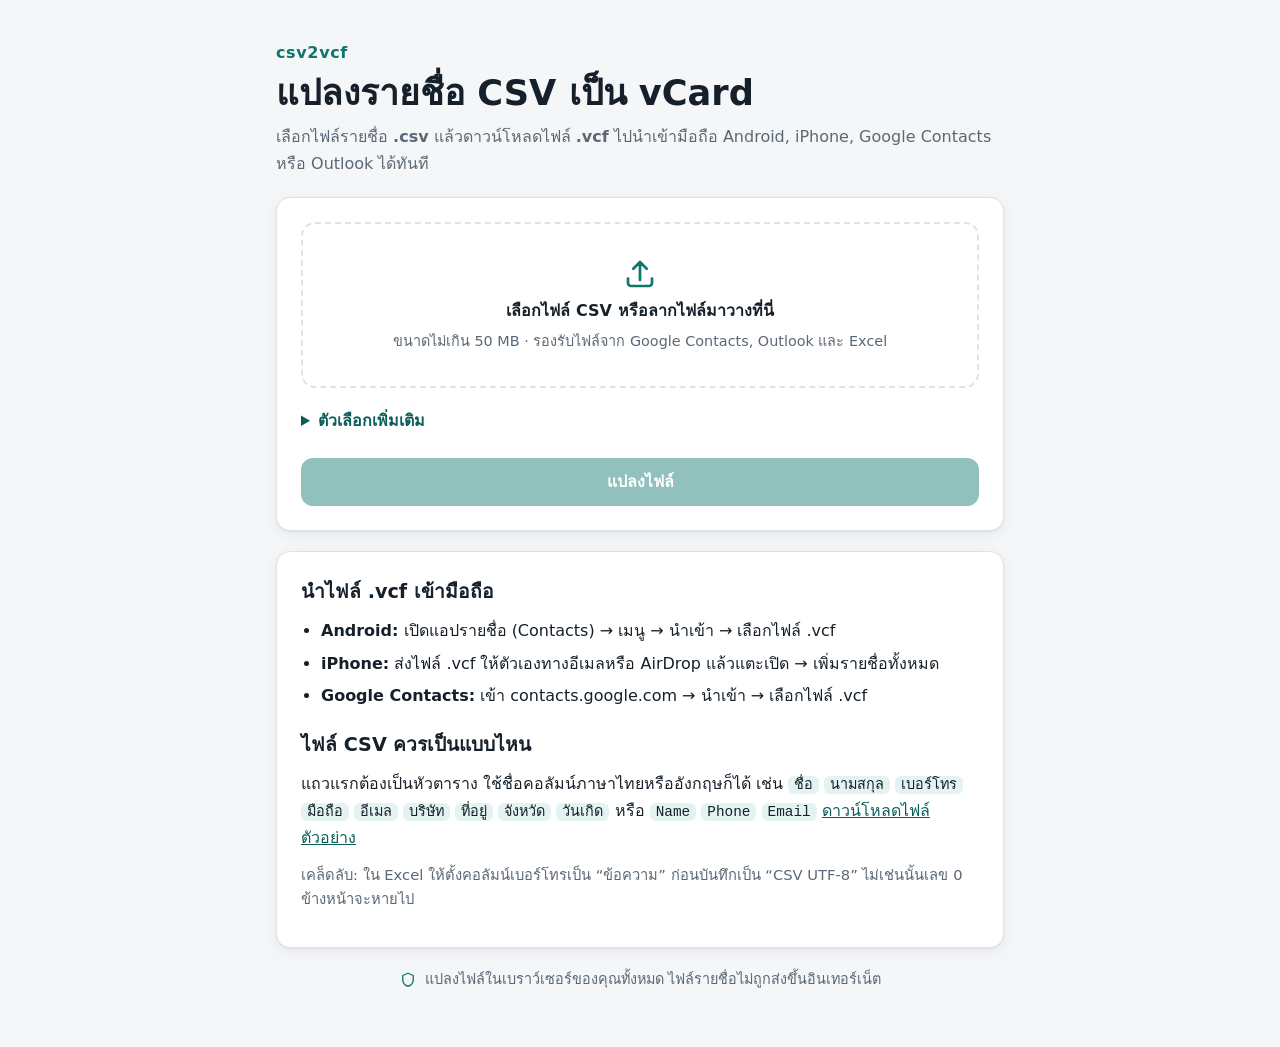
==== csv2vcf/index.html @ 2e4af424 "Initial commit" ====
<!doctype html>
<html lang="th">
<head>
  <meta charset="utf-8">
  <meta name="viewport" content="width=device-width, initial-scale=1">
  <meta name="color-scheme" content="light dark">
  <!-- GitHub Pages ตั้ง header เองไม่ได้ จึงกำหนด CSP ที่นี่: ห้ามสคริปต์แทรก และห้ามเชื่อมต่อเครือข่าย
       (connect-src 'none') หน้าเว็บจึงส่งไฟล์รายชื่อออกไปที่ไหนไม่ได้ -->
  <meta http-equiv="Content-Security-Policy" content="default-src 'none'; script-src 'self'; worker-src 'self'; style-src 'self'; img-src 'self'; connect-src 'none'; base-uri 'none'; form-action 'none'">
  <meta name="referrer" content="no-referrer">
  <meta name="description" content="แปลงไฟล์รายชื่อผู้ติดต่อ .csv เป็นไฟล์ vCard (.vcf) ในเบราว์เซอร์ ไฟล์ไม่ถูกส่งขึ้นอินเทอร์เน็ต">
  <title>แปลงรายชื่อ CSV เป็น vCard</title>
  <link rel="icon" href="favicon.svg" type="image/svg+xml">
  <link rel="stylesheet" href="style.css">
  <script src="csv2vcf-data.js" defer></script>
  <script src="csv2vcf.js" defer></script>
  <script src="app.js" defer></script>
</head>
<body>
  <main class="page" id="page" data-max-mb="50">
    <header class="hero">
      <p class="eyebrow">csv2vcf</p>
      <h1>แปลงรายชื่อ CSV เป็น vCard</h1>
      <p class="lead">เลือกไฟล์รายชื่อ <b>.csv</b> แล้วดาวน์โหลดไฟล์ <b>.vcf</b> ไปนำเข้ามือถือ Android, iPhone,
        Google Contacts หรือ Outlook ได้ทันที</p>
    </header>

    <form class="card" id="form" novalidate>
      <label class="drop" id="drop" for="file">
        <input class="visually-hidden" type="file" id="file" name="file" accept=".csv,.txt,text/csv">
        <svg class="drop-icon" viewBox="0 0 24 24" aria-hidden="true">
          <path d="M12 16V4m0 0-4.5 4.5M12 4l4.5 4.5M4 15v3a2 2 0 0 0 2 2h12a2 2 0 0 0 2-2v-3"/>
        </svg>
        <span class="drop-title" id="drop-title">เลือกไฟล์ CSV หรือลากไฟล์มาวางที่นี่</span>
        <span class="drop-hint" id="drop-hint">ขนาดไม่เกิน <span id="max-mb"></span> MB · รองรับไฟล์จาก Google Contacts, Outlook และ Excel</span>
      </label>

      <details class="options">
        <summary>ตัวเลือกเพิ่มเติม</summary>
        <div class="grid">
          <label class="field">
            <span>รหัสประเทศ</span>
            <input type="text" id="country-code" inputmode="numeric" maxlength="4" placeholder="เช่น 66" autocomplete="off">
            <small>แปลง 081-234-5678 เป็น +66 81-234-5678 (เว้นว่างถ้าไม่ต้องการ)</small>
          </label>
          <label class="field">
            <span>ลำดับวันที่ของวันเกิด</span>
            <select id="date-order">
              <option value="dmy">วัน/เดือน/ปี (31/12/2530)</option>
              <option value="mdy">เดือน/วัน/ปี (12/31/1987)</option>
            </select>
          </label>
          <label class="field">
            <span>การเข้ารหัสอักขระ</span>
            <select id="encoding">
              <option value="auto">ตรวจหาให้เอง (แนะนำ)</option>
              <option value="utf-8">UTF-8</option>
              <option value="cp874">ภาษาไทย Windows (cp874)</option>
              <option value="tis-620">TIS-620</option>
              <option value="utf-16">UTF-16</option>
              <option value="cp1252">ยุโรปตะวันตก (cp1252)</option>
            </select>
          </label>
          <label class="field">
            <span>ตัวคั่นคอลัมน์</span>
            <select id="delimiter">
              <option value="">ตรวจหาให้เอง (แนะนำ)</option>
              <option value="comma">จุลภาค ( , )</option>
              <option value="semicolon">อัฒภาค ( ; )</option>
              <option value="tab">แท็บ</option>
              <option value="pipe">ขีดตั้ง ( | )</option>
            </select>
          </label>
        </div>
      </details>

      <button class="button primary" type="submit" id="convert" disabled>แปลงไฟล์</button>
      <p class="status" id="status" role="status" aria-live="polite"></p>
    </form>

    <section class="card result" id="result" hidden aria-labelledby="result-title">
      <div class="result-head">
        <div>
          <h2 id="result-title">แปลงสำเร็จ</h2>
          <p class="summary" id="summary"></p>
        </div>
        <a class="button primary" id="download" href="#" download>ดาวน์โหลดไฟล์ .vcf</a>
      </div>
      <h3>ตัวอย่างรายชื่อ</h3>
      <ol class="preview" id="preview"></ol>
      <p class="muted" id="preview-more"></p>
      <details class="warnings" id="warnings-box" hidden>
        <summary id="warnings-title"></summary>
        <ul id="warnings"></ul>
      </details>
      <p class="muted" id="ignored" hidden></p>
    </section>

    <section class="card help" aria-labelledby="help-title">
      <h2 id="help-title">นำไฟล์ .vcf เข้ามือถือ</h2>
      <ul class="steps">
        <li><b>Android:</b> เปิดแอปรายชื่อ (Contacts) → เมนู → นำเข้า → เลือกไฟล์ .vcf</li>
        <li><b>iPhone:</b> ส่งไฟล์ .vcf ให้ตัวเองทางอีเมลหรือ AirDrop แล้วแตะเปิด → เพิ่มรายชื่อทั้งหมด</li>
        <li><b>Google Contacts:</b> เข้า contacts.google.com → นำเข้า → เลือกไฟล์ .vcf</li>
      </ul>
      <h2>ไฟล์ CSV ควรเป็นแบบไหน</h2>
      <p>แถวแรกต้องเป็นหัวตาราง ใช้ชื่อคอลัมน์ภาษาไทยหรืออังกฤษก็ได้ เช่น
        <code>ชื่อ</code> <code>นามสกุล</code> <code>เบอร์โทร</code> <code>มือถือ</code> <code>อีเมล</code>
        <code>บริษัท</code> <code>ที่อยู่</code> <code>จังหวัด</code> <code>วันเกิด</code>
        หรือ <code>Name</code> <code>Phone</code> <code>Email</code>
        <a href="example.csv" download="contacts-example.csv">ดาวน์โหลดไฟล์ตัวอย่าง</a></p>
      <p class="muted">เคล็ดลับ: ใน Excel ให้ตั้งคอลัมน์เบอร์โทรเป็น “ข้อความ” ก่อนบันทึกเป็น “CSV UTF-8” ไม่เช่นนั้นเลข 0 ข้างหน้าจะหายไป</p>
    </section>

    <footer class="footer">
      <svg viewBox="0 0 24 24" aria-hidden="true"><path d="M12 3 5 6v5c0 4.4 3 8.3 7 9.5 4-1.2 7-5.1 7-9.5V6l-7-3Z"/></svg>
      <span>แปลงไฟล์ในเบราว์เซอร์ของคุณทั้งหมด ไฟล์รายชื่อไม่ถูกส่งขึ้นอินเทอร์เน็ต</span>
    </footer>
  </main>
</body>
</html>
---- csv2vcf/style.css ----
:root {
  --bg: #f4f6f8;
  --surface: #ffffff;
  --text: #16202a;
  --muted: #5b6875;
  --border: #dde3e9;
  --accent: #0f766e;
  --accent-strong: #0b5e58;
  --accent-soft: #e3f3f1;
  --danger: #b42318;
  --danger-soft: #fdecea;
  --warn-soft: #fff6e0;
  --radius: 14px;
  --shadow: 0 1px 2px rgb(16 24 40 / 6%), 0 4px 16px rgb(16 24 40 / 6%);
  color-scheme: light;
}

@media (prefers-color-scheme: dark) {
  :root {
    --bg: #0e1418;
    --surface: #161e24;
    --text: #e6edf2;
    --muted: #9aa8b4;
    --border: #28333c;
    --accent: #2bb3a6;
    --accent-strong: #5fd0c4;
    --accent-soft: #123331;
    --danger: #ff8a80;
    --danger-soft: #3a1c1a;
    --warn-soft: #33290f;
    --shadow: none;
    color-scheme: dark;
  }
}

* { box-sizing: border-box; }

body {
  margin: 0;
  background: var(--bg);
  color: var(--text);
  font-family: "Noto Sans Thai", "Sarabun", "Leelawadee UI", "Thonburi", system-ui, -apple-system,
    "Segoe UI", Roboto, sans-serif;
  font-size: 16px;
  line-height: 1.65;
  -webkit-text-size-adjust: 100%;
}

.page {
  max-width: 760px;
  margin: 0 auto;
  padding: 40px 16px 56px;
  display: grid;
  gap: 20px;
}

.hero h1 { margin: 0 0 8px; font-size: clamp(1.6rem, 4vw, 2.2rem); line-height: 1.3; }
.eyebrow { margin: 0 0 4px; color: var(--accent); font-weight: 600; letter-spacing: .04em; }
.lead { margin: 0; color: var(--muted); }

.card {
  background: var(--surface);
  border: 1px solid var(--border);
  border-radius: var(--radius);
  box-shadow: var(--shadow);
  padding: 24px;
}

h2 { font-size: 1.2rem; margin: 0 0 10px; }
h3 { font-size: 1rem; margin: 20px 0 8px; }
code {
  font-family: ui-monospace, SFMono-Regular, Menlo, Consolas, monospace;
  font-size: .9em;
  background: var(--accent-soft);
  border-radius: 6px;
  padding: 1px 6px;
  white-space: nowrap;
}
a { color: var(--accent-strong); }

.visually-hidden {
  position: absolute !important;
  width: 1px; height: 1px;
  margin: -1px; padding: 0; border: 0;
  overflow: hidden; clip: rect(0 0 0 0); white-space: nowrap;
}

/* ---------- พื้นที่เลือกไฟล์ ---------- */
.drop {
  display: grid;
  justify-items: center;
  gap: 6px;
  padding: 32px 16px;
  border: 2px dashed var(--border);
  border-radius: var(--radius);
  text-align: center;
  cursor: pointer;
  transition: border-color .15s, background .15s;
}
.drop:hover, .drop.dragging { border-color: var(--accent); background: var(--accent-soft); }
.drop:focus-within { outline: 3px solid var(--accent); outline-offset: 2px; }
.drop.has-file { border-style: solid; border-color: var(--accent); background: var(--accent-soft); }
.drop-icon { width: 36px; height: 36px; fill: none; stroke: var(--accent); stroke-width: 1.8;
  stroke-linecap: round; stroke-linejoin: round; }
.drop-title { font-weight: 600; word-break: break-word; }
.drop-hint { color: var(--muted); font-size: .9rem; }

/* ---------- ตัวเลือก ---------- */
.options { margin-top: 16px; }
.options summary { cursor: pointer; color: var(--accent-strong); font-weight: 600; padding: 4px 0; }
.grid { display: grid; grid-template-columns: repeat(auto-fit, minmax(220px, 1fr)); gap: 16px; margin-top: 12px; }
.field { display: grid; gap: 4px; align-content: start; font-size: .95rem; }
.field > span { font-weight: 600; }
.field small { color: var(--muted); font-size: .82rem; line-height: 1.5; }
input[type="text"], select {
  width: 100%;
  font: inherit;
  color: inherit;
  background: var(--surface);
  border: 1px solid var(--border);
  border-radius: 10px;
  padding: 9px 12px;
  min-height: 44px;
}
input[type="text"]:focus, select:focus { outline: 3px solid var(--accent-soft); border-color: var(--accent); }

/* ---------- ปุ่ม ---------- */
.button {
  display: inline-flex;
  align-items: center;
  justify-content: center;
  min-height: 48px;
  padding: 10px 22px;
  border-radius: 12px;
  border: 0;
  font: inherit;
  font-weight: 600;
  text-decoration: none;
  cursor: pointer;
  white-space: nowrap;
}
.primary { background: var(--accent); color: #fff; }
.primary:hover { background: var(--accent-strong); }
@media (prefers-color-scheme: dark) { .primary { color: #06201d; } }
.primary:focus-visible { outline: 3px solid var(--accent-soft); outline-offset: 2px; }
.button:disabled { opacity: .45; cursor: not-allowed; }
#convert { width: 100%; margin-top: 20px; }

.status { margin: 12px 0 0; }
.status:empty { display: none; }
.status.error { color: var(--danger); background: var(--danger-soft); border-radius: 10px; padding: 10px 14px; }
.status.busy::before {
  content: "";
  display: inline-block;
  width: 14px; height: 14px;
  margin-right: 8px;
  vertical-align: -2px;
  border: 2px solid var(--accent);
  border-right-color: transparent;
  border-radius: 50%;
  animation: spin .8s linear infinite;
}
@keyframes spin { to { transform: rotate(360deg); } }
@media (prefers-reduced-motion: reduce) { .status.busy::before { animation: none; } }

/* ---------- ผลลัพธ์ ---------- */
.result-head { display: flex; flex-wrap: wrap; gap: 16px; align-items: center; justify-content: space-between; }
.result-head h2 { margin-bottom: 2px; color: var(--accent-strong); }
.summary { margin: 0; color: var(--muted); }
.preview { margin: 0; padding: 0; list-style: none; border: 1px solid var(--border); border-radius: 12px; overflow: hidden; }
.preview li { display: grid; gap: 2px; padding: 10px 14px; border-top: 1px solid var(--border); }
.preview li:first-child { border-top: 0; }
.preview .name { font-weight: 600; word-break: break-word; }
.preview .detail { color: var(--muted); font-size: .9rem; word-break: break-word; }
.muted { color: var(--muted); font-size: .92rem; }
.warnings { margin-top: 16px; background: var(--warn-soft); border-radius: 12px; padding: 10px 14px; }
.warnings summary { cursor: pointer; font-weight: 600; }
.warnings ul { margin: 8px 0 0; padding-left: 20px; font-size: .9rem; word-break: break-word; }

/* ---------- วิธีใช้ ---------- */
.help p { margin: 0 0 12px; }
.steps { margin: 0 0 20px; padding-left: 20px; }
.steps li { margin-bottom: 6px; }

.footer { display: flex; gap: 8px; align-items: center; justify-content: center; color: var(--muted); font-size: .9rem; text-align: center; }
.footer svg { width: 18px; height: 18px; flex: none; fill: none; stroke: var(--accent); stroke-width: 1.8; stroke-linejoin: round; }

@media (max-width: 480px) {
  .page { padding-top: 24px; }
  .card { padding: 18px; }
  .result-head .button { width: 100%; }
}
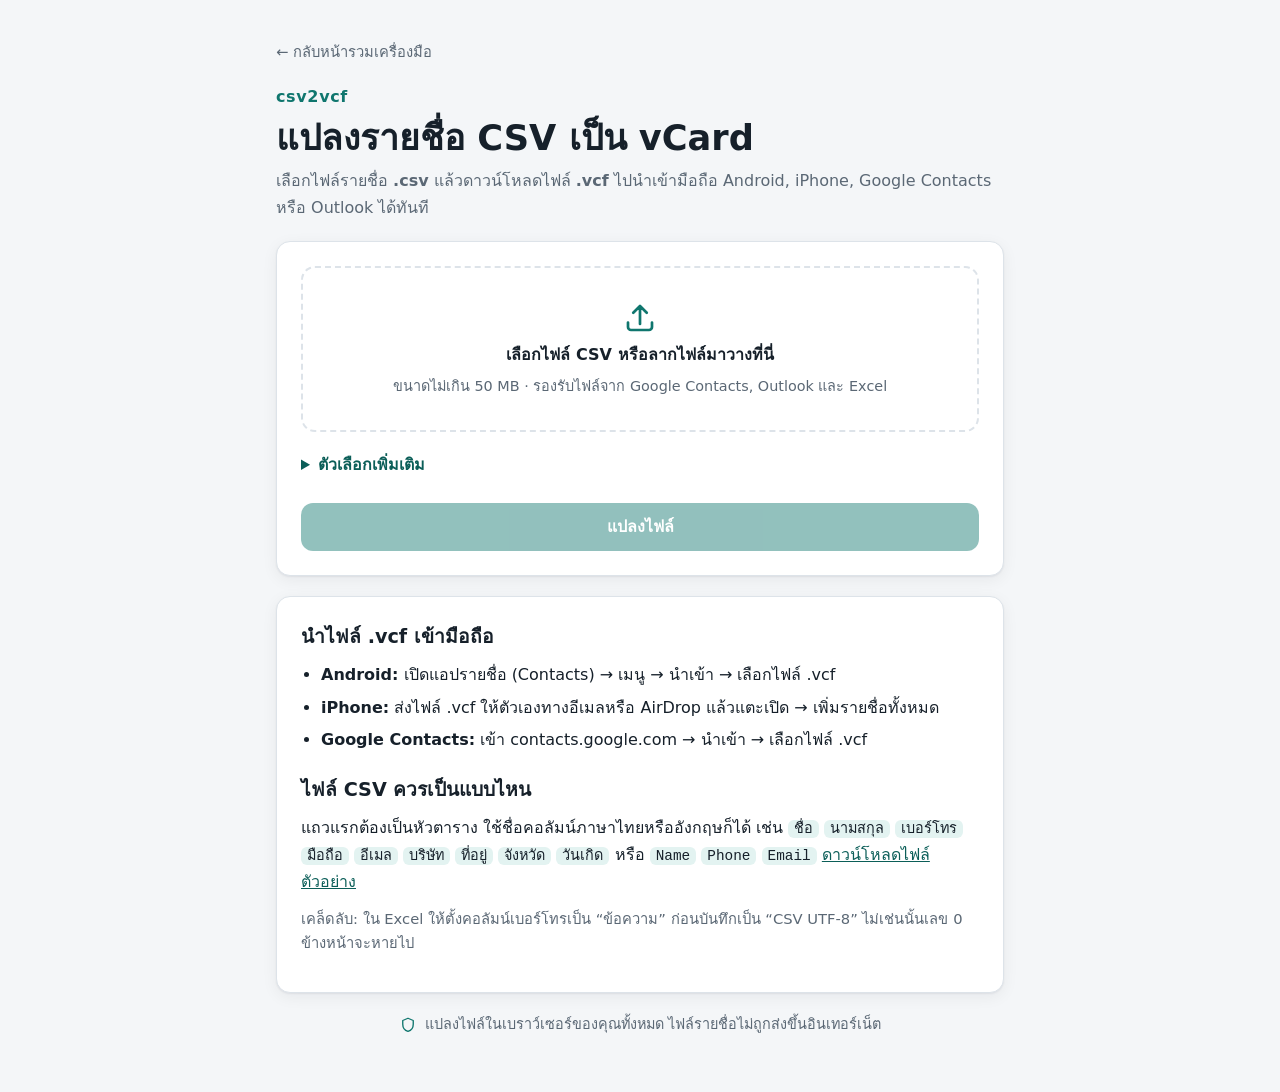
==== commit 5bca33b5: "เพิ่มหน้าหลักรวมลิงก์ทุกระบบ และแก้ path ของ csv2vcf หลังย้ายโฟลเดอร์ - เพิ่มหน้าหลัก index.html ที่" ====
--- a/csv2vcf/index.html
+++ b/csv2vcf/index.html
@@ -18,6 +18,7 @@
 </head>
 <body>
   <main class="page" id="page" data-max-mb="50">
+    <a class="home-link" href="../index.html">← กลับหน้ารวมเครื่องมือ</a>
     <header class="hero">
       <p class="eyebrow">csv2vcf</p>
       <h1>แปลงรายชื่อ CSV เป็น vCard</h1>
--- a/csv2vcf/style.css
+++ b/csv2vcf/style.css
@@ -54,6 +54,8 @@
   gap: 20px;
 }
 
+.home-link { justify-self: start; color: var(--muted); font-size: .92rem; text-decoration: none; }
+.home-link:hover, .home-link:focus-visible { color: var(--accent-strong); text-decoration: underline; }
 .hero h1 { margin: 0 0 8px; font-size: clamp(1.6rem, 4vw, 2.2rem); line-height: 1.3; }
 .eyebrow { margin: 0 0 4px; color: var(--accent); font-weight: 600; letter-spacing: .04em; }
 .lead { margin: 0; color: var(--muted); }
